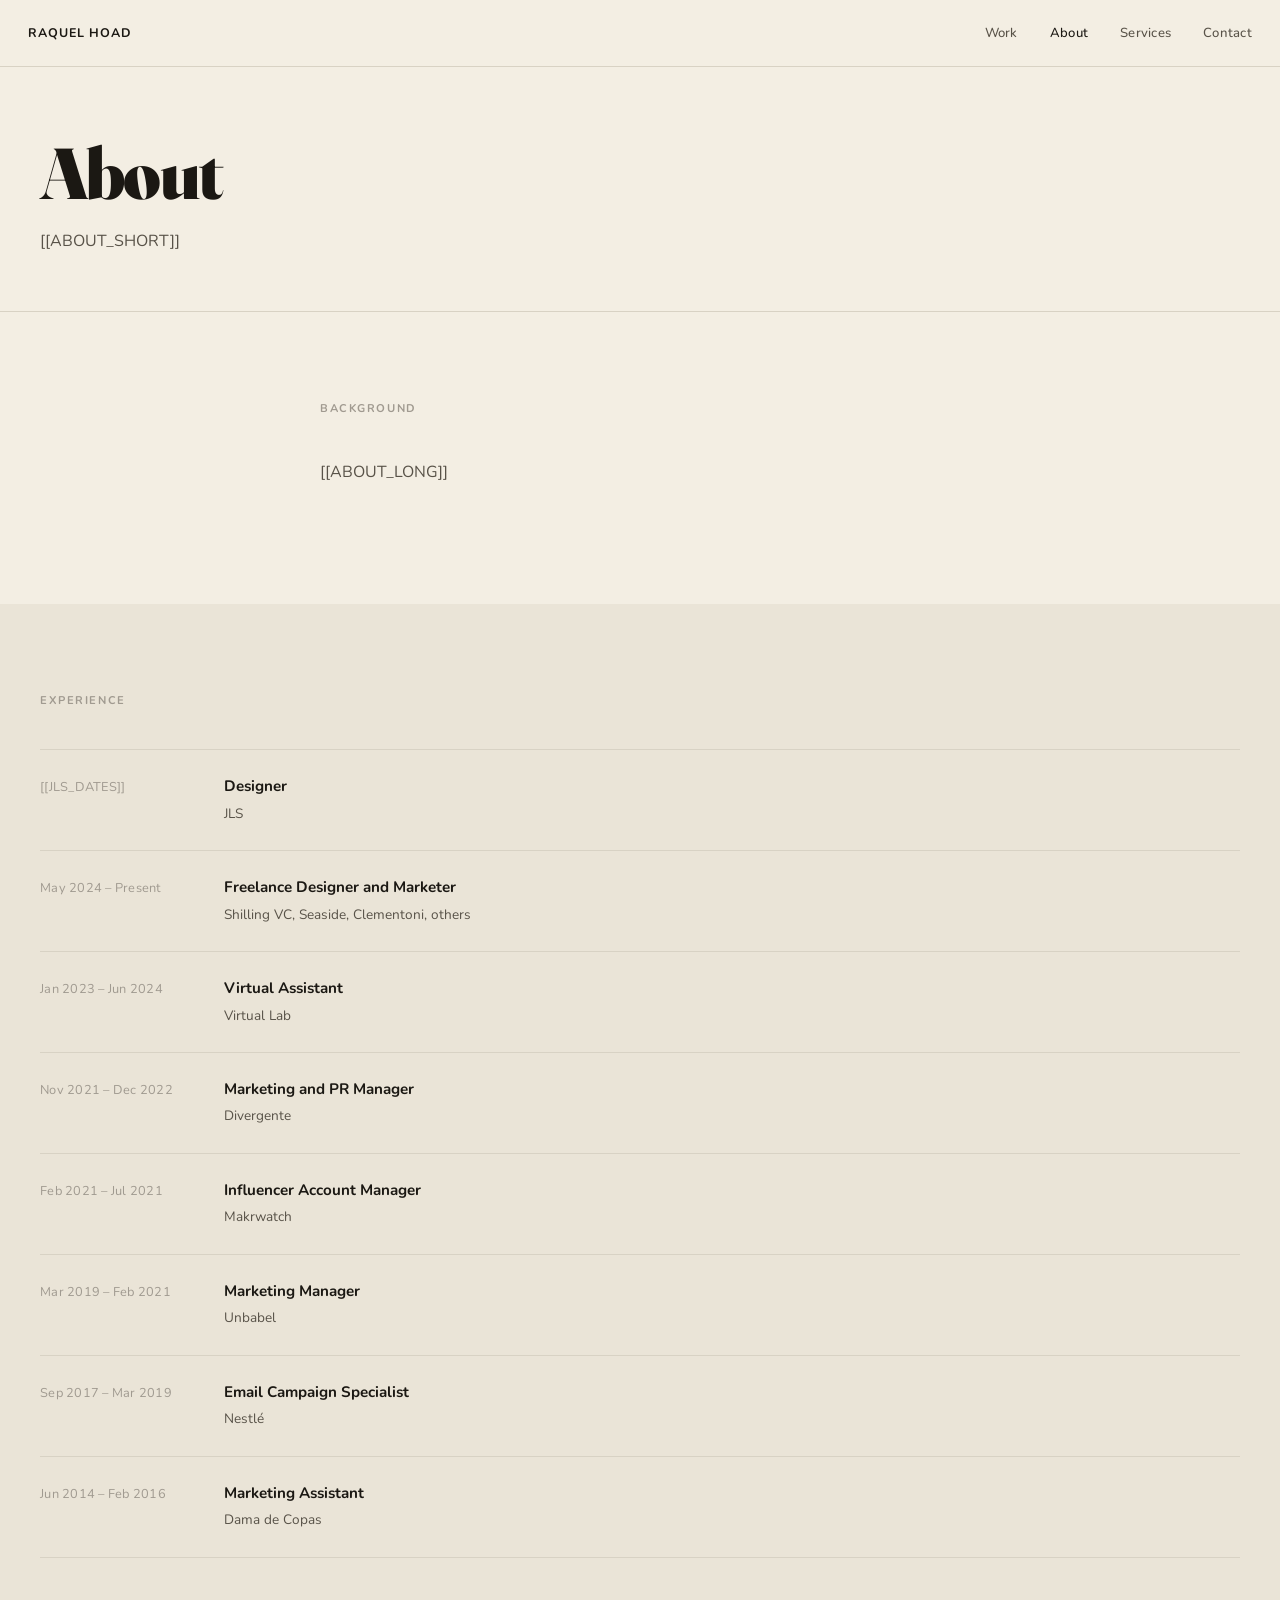
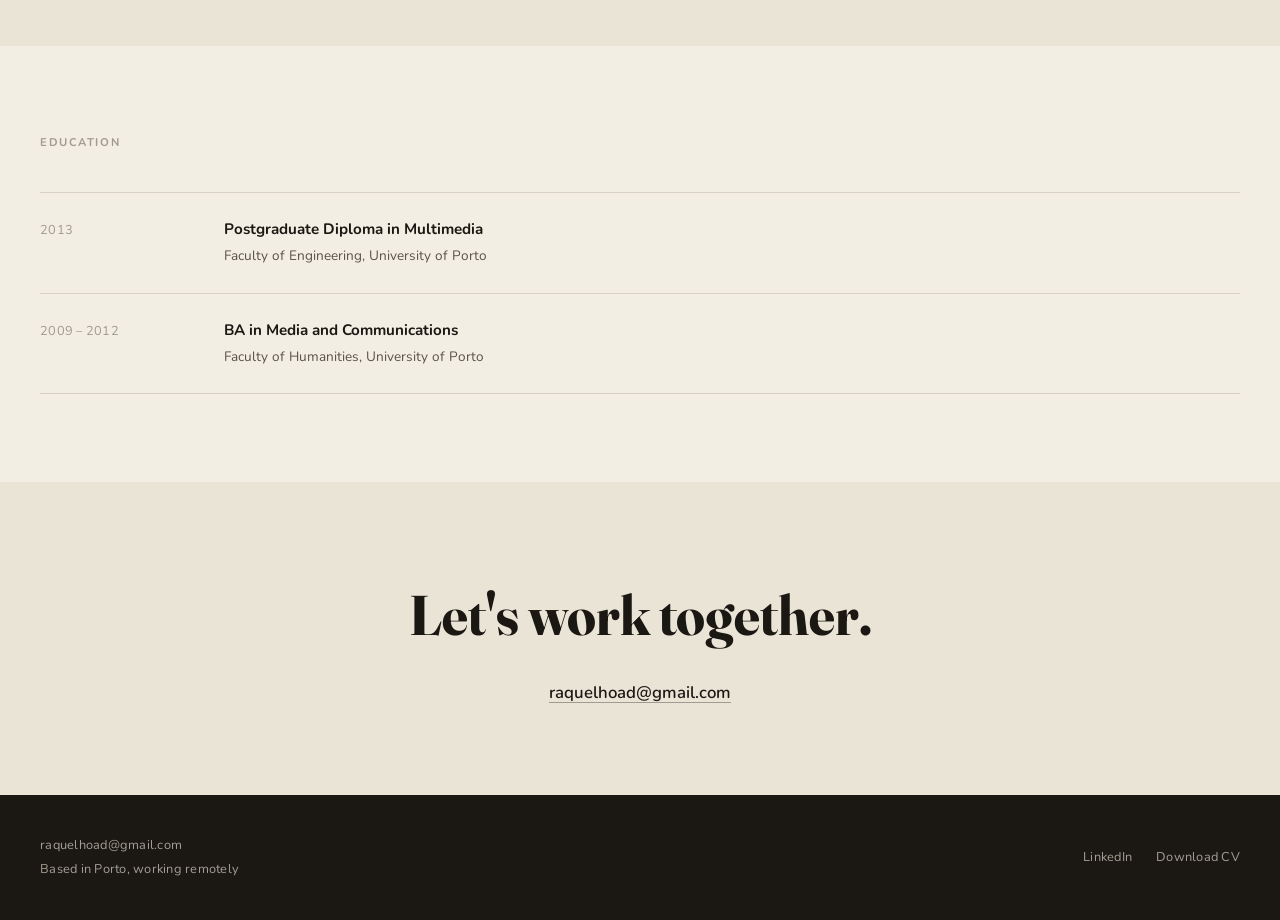
==== about.html @ 9e56828a "feat: rebuild site with new design system and structure New design: Fraunces + Nunito, cream palette" ====
<!DOCTYPE html>
<html lang="en">
<head>
  <meta charset="UTF-8">
  <meta name="viewport" content="width=device-width, initial-scale=1.0, viewport-fit=cover">
  <title>About — Raquel Hoad</title>
  <meta name="description" content="Raquel Hoad is a marketer with 10+ years of experience in B2B, SaaS and content, now working as a freelance designer from Porto, Portugal.">

  <!-- Open Graph -->
  <meta property="og:title" content="About — Raquel Hoad">
  <meta property="og:description" content="Raquel Hoad is a marketer with 10+ years of experience in B2B, SaaS and content, now working as a freelance designer from Porto, Portugal.">
  <meta property="og:type" content="website">
  <meta property="og:url" content="https://raquel-hoad-portfolio.netlify.app/about.html">

  <!-- Fonts -->
  <link rel="preconnect" href="https://fonts.googleapis.com">
  <link rel="preconnect" href="https://fonts.gstatic.com" crossorigin>
  <link href="https://fonts.googleapis.com/css2?family=Fraunces:ital,opsz,wght@0,9..144,400;0,9..144,700;0,9..144,900;1,9..144,400&family=Nunito:wght@400;500;600;700&display=swap" rel="stylesheet">

  <link rel="stylesheet" href="style.css">
</head>
<body>

  <!-- NAVIGATION -->
  <nav class="site-nav" aria-label="Main navigation">
    <a href="index.html" class="nav-name">Raquel Hoad</a>
    <ul class="nav-links">
      <li><a href="index.html#work">Work</a></li>
      <li><a href="about.html" aria-current="page">About</a></li>
      <li><a href="services.html">Services</a></li>
      <li><a href="mailto:raquelhoad@gmail.com">Contact</a></li>
    </ul>
  </nav>

  <main>

    <!-- PAGE HERO -->
    <div class="page-hero">
      <div class="page-hero-inner">
        <h1>About</h1>
        <!-- Replace [[ABOUT_SHORT]] with the same short bio from the homepage. -->
        <p class="page-summary">[[ABOUT_SHORT]]</p>
      </div>
    </div>

    <!-- LONGER BIO
         Replace [[ABOUT_LONG]] with a few paragraphs. Raquel is writing this. -->
    <section class="section" aria-labelledby="bio-heading">
      <div class="section-inner section-inner--narrow">
        <h2 class="section-label" id="bio-heading">Background</h2>
        <p class="about-blurb">[[ABOUT_LONG]]</p>
      </div>
    </section>

    <!-- CAREER TIMELINE
         Dates and roles are taken from your CV. Edit directly to update.
         Add or remove .timeline-item blocks as needed. -->
    <section class="section section-alt" aria-labelledby="career-heading">
      <div class="section-inner">
        <h2 class="section-label" id="career-heading">Experience</h2>
        <div class="timeline">

          <div class="timeline-item">
            <div class="timeline-date">[[JLS_DATES]]</div>
            <div class="timeline-content">
              <h3>Designer</h3>
              <span class="timeline-org">JLS</span>
            </div>
          </div>

          <div class="timeline-item">
            <div class="timeline-date">May 2024 – Present</div>
            <div class="timeline-content">
              <h3>Freelance Designer and Marketer</h3>
              <span class="timeline-org">Shilling VC, Seaside, Clementoni, others</span>
            </div>
          </div>

          <div class="timeline-item">
            <div class="timeline-date">Jan 2023 – Jun 2024</div>
            <div class="timeline-content">
              <h3>Virtual Assistant</h3>
              <span class="timeline-org">Virtual Lab</span>
            </div>
          </div>

          <div class="timeline-item">
            <div class="timeline-date">Nov 2021 – Dec 2022</div>
            <div class="timeline-content">
              <h3>Marketing and PR Manager</h3>
              <span class="timeline-org">Divergente</span>
            </div>
          </div>

          <div class="timeline-item">
            <div class="timeline-date">Feb 2021 – Jul 2021</div>
            <div class="timeline-content">
              <h3>Influencer Account Manager</h3>
              <span class="timeline-org">Makrwatch</span>
            </div>
          </div>

          <div class="timeline-item">
            <div class="timeline-date">Mar 2019 – Feb 2021</div>
            <div class="timeline-content">
              <h3>Marketing Manager</h3>
              <span class="timeline-org">Unbabel</span>
            </div>
          </div>

          <div class="timeline-item">
            <div class="timeline-date">Sep 2017 – Mar 2019</div>
            <div class="timeline-content">
              <h3>Email Campaign Specialist</h3>
              <span class="timeline-org">Nestlé</span>
            </div>
          </div>

          <div class="timeline-item">
            <div class="timeline-date">Jun 2014 – Feb 2016</div>
            <div class="timeline-content">
              <h3>Marketing Assistant</h3>
              <span class="timeline-org">Dama de Copas</span>
            </div>
          </div>

        </div>
      </div>
    </section>

    <!-- EDUCATION -->
    <section class="section" aria-labelledby="education-heading">
      <div class="section-inner">
        <h2 class="section-label" id="education-heading">Education</h2>
        <div class="timeline">

          <div class="timeline-item">
            <div class="timeline-date">2013</div>
            <div class="timeline-content">
              <h3>Postgraduate Diploma in Multimedia</h3>
              <span class="timeline-org">Faculty of Engineering, University of Porto</span>
            </div>
          </div>

          <div class="timeline-item">
            <div class="timeline-date">2009 – 2012</div>
            <div class="timeline-content">
              <h3>BA in Media and Communications</h3>
              <span class="timeline-org">Faculty of Humanities, University of Porto</span>
            </div>
          </div>

        </div>
      </div>
    </section>

    <!-- CONTACT -->
    <section class="section section-alt section-contact" aria-labelledby="contact-heading">
      <div class="section-inner section-inner--narrow">
        <h2 class="contact-heading" id="contact-heading">Let's work together.</h2>
        <a href="mailto:raquelhoad@gmail.com" class="contact-email">raquelhoad@gmail.com</a>
      </div>
    </section>

  </main>

  <!-- FOOTER -->
  <footer class="site-footer">
    <div class="footer-inner">
      <div class="footer-left">
        <a href="mailto:raquelhoad@gmail.com">raquelhoad@gmail.com</a>
        <span>Based in Porto, working remotely</span>
      </div>
      <div class="footer-right">
        <a href="#" aria-label="LinkedIn profile">LinkedIn</a>
        <a href="#" aria-label="Download CV as PDF">Download CV</a>
      </div>
    </div>
  </footer>

</body>
</html>
---- style.css ----
/* ============================================================
   RAQUEL HOAD PORTFOLIO — style.css
   All shared styles. Edit tokens in :root to restyle the site.
   ============================================================ */

/* ---- TOKENS ------------------------------------------------ */
:root {
  /* Colour */
  --cream:       #F3EEE3;
  --cream-alt:   #EAE4D7;
  --cream-deep:  #D8D2C4;
  --ink:         #1B1813;
  --ink-mid:     #585248;
  --ink-faint:   #A09A90;

  /* Hero gradient blob colours */
  --blob-peach:  rgba(226, 150, 92, 0.58);
  --blob-yellow: rgba(212, 186, 88, 0.48);
  --blob-mint:   rgba(118, 176, 134, 0.44);
  --blob-mauve:  rgba(176, 140, 192, 0.44);

  /* Type */
  --font-display: 'Fraunces', Georgia, 'Times New Roman', serif;
  --font-body:    'Nunito', system-ui, sans-serif;

  /* Layout */
  --max-w:   1200px;
  --gutter:  max(28px, env(safe-area-inset-left, 0px));
  --section: 88px;

  color-scheme: light;
}

@media (prefers-color-scheme: dark) {
  :root:not([data-theme="light"]) {
    --cream:       #1C1915;
    --cream-alt:   #232019;
    --cream-deep:  #2E2A22;
    --ink:         #EDE7D8;
    --ink-mid:     #A09890;
    --ink-faint:   #605A52;
    --blob-peach:  rgba(195, 118, 60, 0.38);
    --blob-yellow: rgba(178, 150, 56, 0.32);
    --blob-mint:   rgba(82, 138, 98, 0.32);
    --blob-mauve:  rgba(138, 102, 158, 0.32);
    color-scheme: dark;
  }
}

:root[data-theme="dark"] {
  --cream:       #1C1915;
  --cream-alt:   #232019;
  --cream-deep:  #2E2A22;
  --ink:         #EDE7D8;
  --ink-mid:     #A09890;
  --ink-faint:   #605A52;
  --blob-peach:  rgba(195, 118, 60, 0.38);
  --blob-yellow: rgba(178, 150, 56, 0.32);
  --blob-mint:   rgba(82, 138, 98, 0.32);
  --blob-mauve:  rgba(138, 102, 158, 0.32);
  color-scheme: dark;
}

/* ---- RESET ------------------------------------------------- */
*, *::before, *::after { box-sizing: border-box; margin: 0; padding: 0; }

html { font-size: 16px; scroll-behavior: smooth; }

body {
  font-family: var(--font-body);
  background: var(--cream);
  color: var(--ink);
  line-height: 1.6;
  -webkit-font-smoothing: antialiased;
}

img { display: block; max-width: 100%; height: auto; }

a { color: inherit; }

:focus-visible { outline: 2px solid var(--ink); outline-offset: 3px; }

@media (prefers-reduced-motion: reduce) {
  *, *::before, *::after {
    transition-duration: 0.01ms !important;
    animation-duration: 0.01ms !important;
  }
  html { scroll-behavior: auto; }
}

/* ---- NAVIGATION
   To update nav links: find <nav class="site-nav"> in each HTML file.
   There is one per page. The same snippet repeats in every file.
   ------------------------------------------------------------ */
.site-nav {
  background: var(--cream);
  border-bottom: 1px solid var(--cream-deep);
  display: flex;
  align-items: center;
  justify-content: space-between;
  padding: 20px var(--gutter);
  position: sticky;
  top: env(safe-area-inset-top, 0px);
  z-index: 100;
}

.nav-name {
  font-family: var(--font-body);
  font-size: 0.78rem;
  font-weight: 700;
  letter-spacing: 0.08em;
  text-transform: uppercase;
  text-decoration: none;
  color: var(--ink);
}

.nav-links {
  display: flex;
  gap: 32px;
  list-style: none;
}

.nav-links a {
  font-size: 0.82rem;
  font-weight: 500;
  text-decoration: none;
  color: var(--ink-mid);
  letter-spacing: 0.02em;
  transition: color 0.15s;
}

.nav-links a:hover,
.nav-links a[aria-current="page"] { color: var(--ink); }

/* ---- HERO (homepage only) ---------------------------------- */
.hero {
  position: relative;
  background: var(--cream);
  overflow: hidden;
  padding: 88px var(--gutter) 104px;
}

.hero-grad {
  position: absolute;
  inset: 0;
  background:
    radial-gradient(ellipse 70% 65% at 8%  90%, var(--blob-peach),  transparent),
    radial-gradient(ellipse 55% 50% at 50% 95%, var(--blob-yellow), transparent),
    radial-gradient(ellipse 45% 45% at 88% 20%, var(--blob-mint),   transparent),
    radial-gradient(ellipse 40% 40% at 95% 80%, var(--blob-mauve),  transparent);
  pointer-events: none;
}

.hero-grain {
  position: absolute;
  inset: 0;
  background-image: url("data:image/svg+xml,%3Csvg xmlns='http://www.w3.org/2000/svg' width='200' height='200'%3E%3Cfilter id='n'%3E%3CfeTurbulence type='fractalNoise' baseFrequency='0.85' numOctaves='4' stitchTiles='stitch'/%3E%3C/filter%3E%3Crect width='200' height='200' filter='url(%23n)'/%3E%3C/svg%3E");
  background-size: 180px 180px;
  opacity: 0.2;
  mix-blend-mode: overlay;
  pointer-events: none;
}

.hero-content {
  position: relative;
  z-index: 10;
  max-width: var(--max-w);
  margin: 0 auto;
}

.hero-content h1 {
  font-family: var(--font-display);
  font-size: clamp(4.5rem, 14vw, 10rem);
  font-weight: 900;
  line-height: 0.92;
  letter-spacing: -0.03em;
  color: var(--ink);
  font-variation-settings: "opsz" 144;
  text-wrap: balance;
  margin-bottom: 28px;
}

.hero-tagline {
  font-family: var(--font-display);
  font-size: clamp(1.1rem, 2.5vw, 1.6rem);
  font-weight: 400;
  font-style: italic;
  color: var(--ink-mid);
  font-variation-settings: "opsz" 72;
  margin-bottom: 14px;
}

.hero-intro {
  font-size: clamp(0.95rem, 1.5vw, 1.05rem);
  color: var(--ink-mid);
  max-width: 50ch;
  line-height: 1.75;
  margin-bottom: 44px;
}

/* ---- BUTTONS ----------------------------------------------- */
.btn-row {
  display: flex;
  gap: 12px;
  flex-wrap: wrap;
  align-items: center;
}

.btn-solid {
  display: inline-flex;
  align-items: center;
  padding: 13px 30px;
  border-radius: 100px;
  background: var(--ink);
  color: var(--cream);
  font-family: var(--font-body);
  font-size: 0.85rem;
  font-weight: 600;
  text-decoration: none;
  letter-spacing: 0.02em;
  transition: opacity 0.15s;
}

.btn-solid:hover { opacity: 0.75; }

.btn-outline {
  display: inline-flex;
  align-items: center;
  padding: 12px 30px;
  border-radius: 100px;
  border: 1.5px solid var(--ink-mid);
  background: transparent;
  color: var(--ink);
  font-family: var(--font-body);
  font-size: 0.85rem;
  font-weight: 600;
  text-decoration: none;
  letter-spacing: 0.02em;
  transition: background 0.15s, color 0.15s, border-color 0.15s;
}

.btn-outline:hover {
  background: var(--ink);
  color: var(--cream);
  border-color: var(--ink);
}

/* ---- SHARED SECTION LAYOUT --------------------------------- */
.section {
  padding: var(--section) var(--gutter);
}

.section-alt { background: var(--cream-alt); }

.section-inner {
  max-width: var(--max-w);
  margin: 0 auto;
}

.section-inner--narrow {
  max-width: 640px;
}

/* Small all-caps label above section content */
.section-label {
  font-family: var(--font-body);
  font-size: 0.7rem;
  font-weight: 700;
  letter-spacing: 0.14em;
  text-transform: uppercase;
  color: var(--ink-faint);
  margin-bottom: 40px;
}

/* ---- WORK GRID -------------------------------------------- */
.work-grid {
  display: grid;
  grid-template-columns: repeat(3, 1fr);
  gap: 28px;
}

.work-thumb {
  display: block;
  text-decoration: none;
  color: inherit;
}

.work-thumb-img,
.work-thumb-placeholder {
  aspect-ratio: 4 / 3;
  border-radius: 8px;
  overflow: hidden;
  margin-bottom: 14px;
  transition: opacity 0.2s;
}

.work-thumb-img img { width: 100%; height: 100%; object-fit: cover; }

.work-thumb-placeholder {
  background: var(--cream-alt);
  border: 1.5px dashed var(--cream-deep);
  display: flex;
  align-items: center;
  justify-content: center;
  font-size: 0.75rem;
  color: var(--ink-faint);
  letter-spacing: 0.04em;
  text-align: center;
  padding: 16px;
}

.work-thumb:hover .work-thumb-img,
.work-thumb:hover .work-thumb-placeholder { opacity: 0.8; }

.work-thumb-title {
  display: block;
  font-family: var(--font-display);
  font-size: 1.05rem;
  font-weight: 700;
  color: var(--ink);
  font-variation-settings: "opsz" 72;
  margin-bottom: 4px;
}

.work-thumb-desc {
  display: block;
  font-size: 0.82rem;
  color: var(--ink-mid);
}

/* ---- SERVICES CARDS --------------------------------------- */
.services-grid {
  display: grid;
  grid-template-columns: 1fr 1fr;
  gap: 24px;
}

.service-card {
  display: block;
  text-decoration: none;
  color: inherit;
  background: var(--cream);
  border-radius: 10px;
  padding: 36px 32px;
  transition: background 0.15s;
}

.service-card:hover { background: var(--cream-deep); }

.service-card h3 {
  font-family: var(--font-display);
  font-size: 1.2rem;
  font-weight: 700;
  color: var(--ink);
  font-variation-settings: "opsz" 72;
  margin-bottom: 12px;
}

.service-card p {
  font-size: 0.9rem;
  color: var(--ink-mid);
  line-height: 1.75;
  margin-bottom: 24px;
}

.card-cta {
  font-size: 0.8rem;
  font-weight: 600;
  color: var(--ink-mid);
  letter-spacing: 0.03em;
  text-decoration: underline;
  text-underline-offset: 3px;
}

/* ---- TEXT LINKS ------------------------------------------- */
.text-link {
  font-size: 0.85rem;
  font-weight: 600;
  color: var(--ink);
  text-decoration: underline;
  text-underline-offset: 3px;
  text-decoration-color: var(--ink-faint);
  transition: text-decoration-color 0.15s;
}

.text-link:hover { text-decoration-color: var(--ink); }

/* ---- ABOUT TEASER ----------------------------------------- */
.about-blurb {
  font-size: 1rem;
  line-height: 1.85;
  color: var(--ink-mid);
  margin-bottom: 28px;
  max-width: 60ch;
}

/* ---- CONTACT SECTION --------------------------------------- */
.section-contact { text-align: center; }

.contact-heading {
  font-family: var(--font-display);
  font-size: clamp(2rem, 5vw, 3.5rem);
  font-weight: 700;
  color: var(--ink);
  font-variation-settings: "opsz" 96;
  text-wrap: balance;
  margin-bottom: 20px;
}

.contact-email {
  display: inline-block;
  font-size: 1.05rem;
  font-weight: 600;
  color: var(--ink);
  text-decoration: underline;
  text-underline-offset: 4px;
  text-decoration-color: var(--ink-faint);
  transition: text-decoration-color 0.15s;
}

.contact-email:hover { text-decoration-color: var(--ink); }

/* ---- FOOTER
   To update footer: find <footer class="site-footer"> in each HTML file.
   ------------------------------------------------------------ */
.site-footer {
  background: var(--ink);
  padding: 40px var(--gutter);
  padding-bottom: max(40px, env(safe-area-inset-bottom, 0px));
}

.footer-inner {
  max-width: var(--max-w);
  margin: 0 auto;
  display: flex;
  align-items: center;
  justify-content: space-between;
  flex-wrap: wrap;
  gap: 16px;
}

.footer-left {
  display: flex;
  flex-direction: column;
  gap: 4px;
}

.footer-left a,
.footer-left span {
  font-size: 0.8rem;
  color: rgba(237, 231, 216, 0.65);
  text-decoration: none;
  letter-spacing: 0.02em;
  transition: color 0.15s;
}

.footer-left a:hover { color: #EDE7D8; }

.footer-right {
  display: flex;
  gap: 24px;
  align-items: center;
}

.footer-right a {
  font-size: 0.8rem;
  color: rgba(237, 231, 216, 0.65);
  text-decoration: none;
  letter-spacing: 0.02em;
  transition: color 0.15s;
}

.footer-right a:hover { color: #EDE7D8; }

/* ---- PAGE HERO (case studies, about, services) ------------- */
.page-hero {
  padding: 72px var(--gutter) 56px;
  border-bottom: 1px solid var(--cream-deep);
}

.page-hero-inner {
  max-width: var(--max-w);
  margin: 0 auto;
}

.page-hero h1 {
  font-family: var(--font-display);
  font-size: clamp(2.5rem, 6vw, 4.5rem);
  font-weight: 900;
  line-height: 0.95;
  letter-spacing: -0.025em;
  color: var(--ink);
  font-variation-settings: "opsz" 144;
  text-wrap: balance;
  margin-bottom: 20px;
}

.page-summary {
  font-size: 1rem;
  color: var(--ink-mid);
  max-width: 54ch;
  line-height: 1.75;
}

/* ---- TIMELINE (about page) --------------------------------- */
.timeline {
  display: grid;
  gap: 0;
}

.timeline-item {
  display: grid;
  grid-template-columns: 160px 1fr;
  gap: 24px;
  padding: 24px 0;
  border-top: 1px solid var(--cream-deep);
}

.timeline-item:last-child { border-bottom: 1px solid var(--cream-deep); }

.timeline-date {
  font-size: 0.8rem;
  color: var(--ink-faint);
  padding-top: 3px;
  letter-spacing: 0.02em;
  font-variant-numeric: tabular-nums;
}

.timeline-content h3 {
  font-family: var(--font-body);
  font-size: 0.95rem;
  font-weight: 700;
  color: var(--ink);
  margin-bottom: 2px;
}

.timeline-content .timeline-org {
  font-size: 0.85rem;
  color: var(--ink-mid);
}

/* ---- COMING SOON (shell pages) ----------------------------- */
.coming-soon {
  padding: var(--section) var(--gutter);
  min-height: 50vh;
  display: flex;
  align-items: center;
}

.coming-soon-inner {
  max-width: var(--max-w);
  margin: 0 auto;
}

.coming-soon p {
  font-size: 0.9rem;
  color: var(--ink-faint);
  margin-top: 12px;
}

/* ---- RESPONSIVE -------------------------------------------- */
@media (max-width: 768px) {
  :root { --section: 64px; }
  .work-grid { grid-template-columns: 1fr 1fr; }
  .services-grid { grid-template-columns: 1fr; }
  .timeline-item { grid-template-columns: 120px 1fr; gap: 16px; }
}

@media (max-width: 480px) {
  :root { --section: 56px; --gutter: 20px; }
  .work-grid { grid-template-columns: 1fr; }
  .nav-links { display: none; }
  .footer-inner { flex-direction: column; align-items: flex-start; }
  .timeline-item { grid-template-columns: 1fr; gap: 4px; }
  .timeline-date { padding-top: 0; }
}
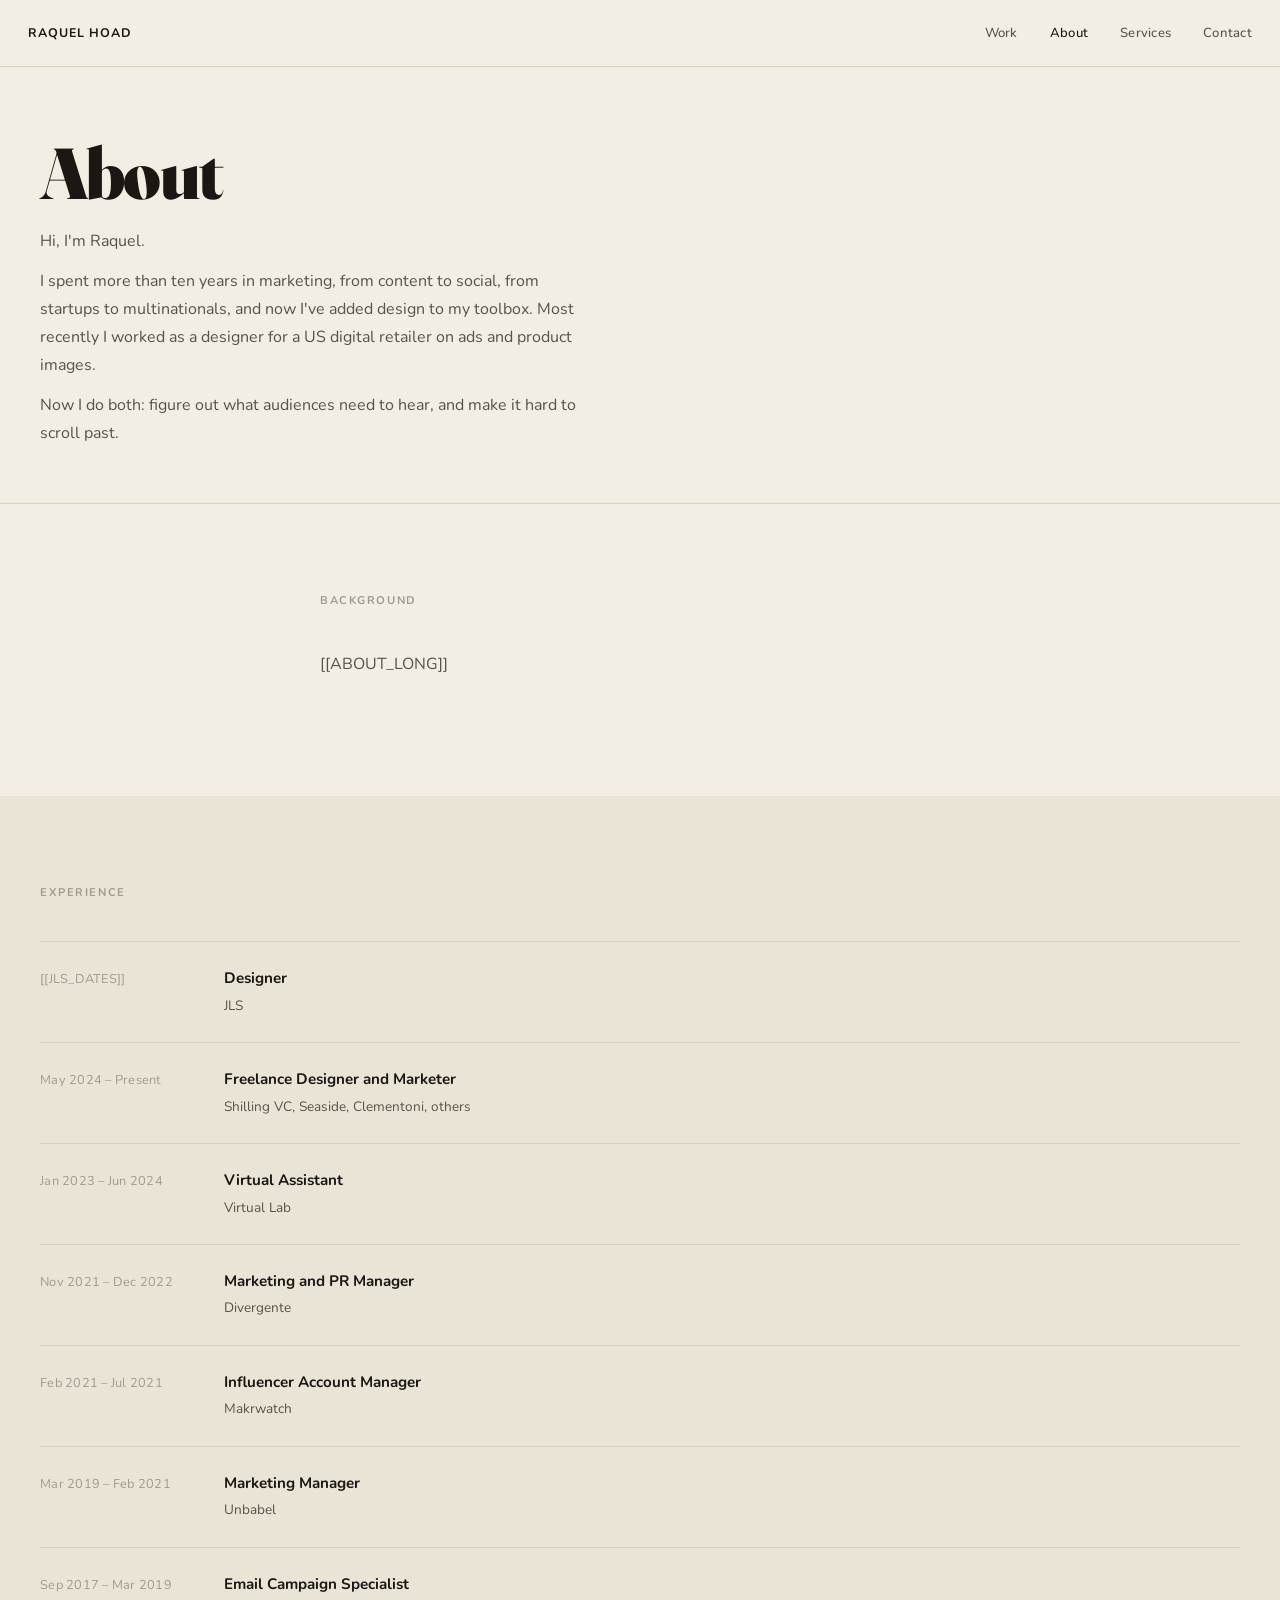
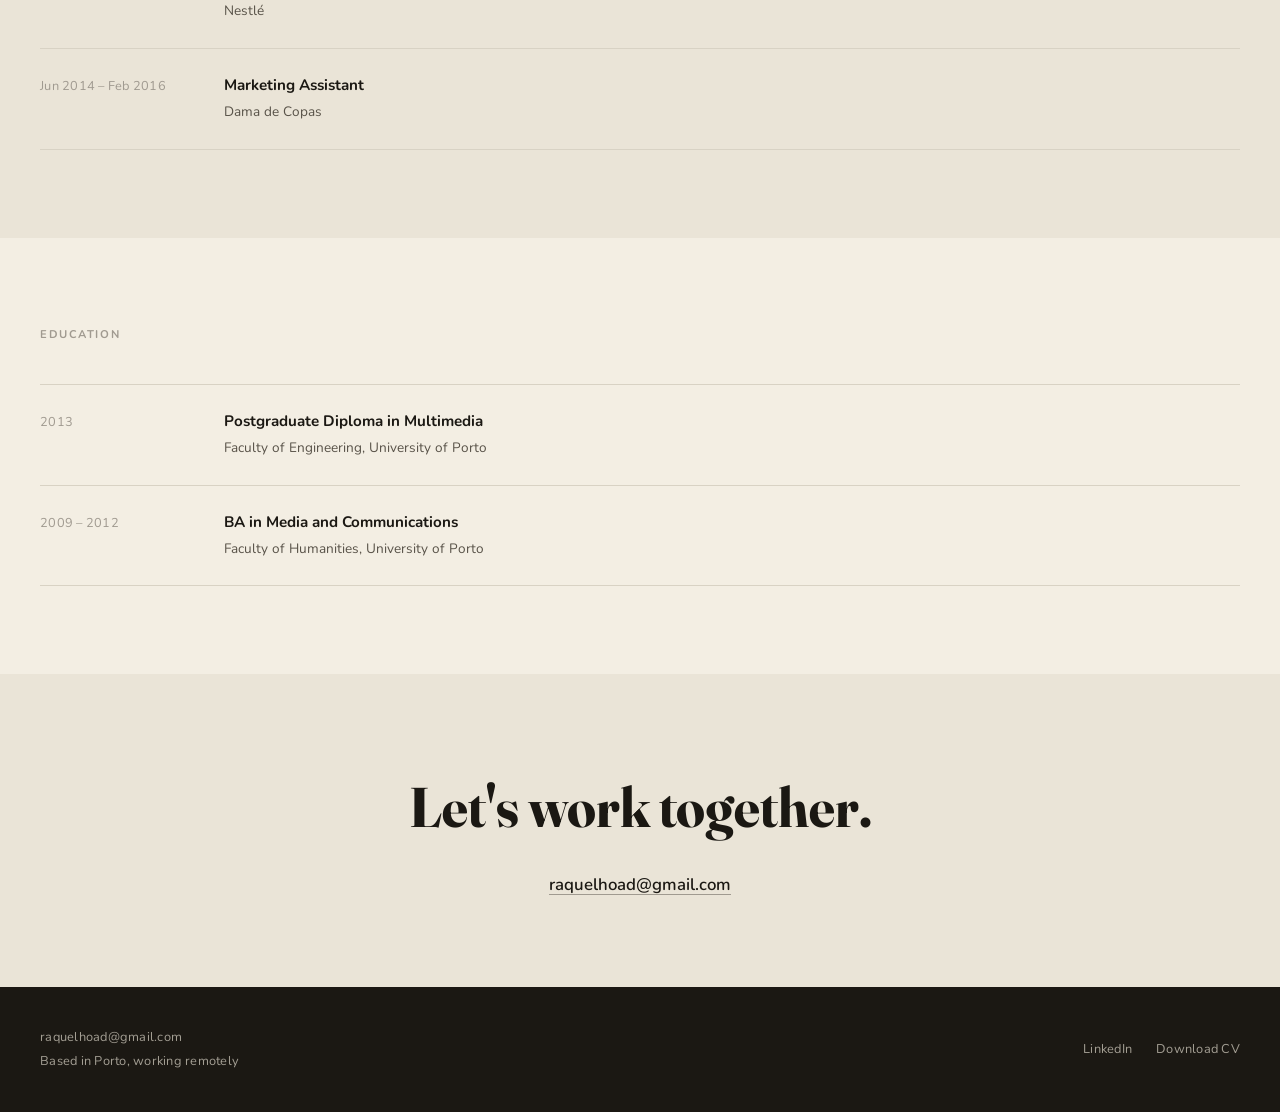
==== commit 56d3b172: "feat: restructure homepage with B2B and Amazon sections - Replace work cards, offer cards, and about" ====
--- a/about.html
+++ b/about.html
@@ -39,7 +39,11 @@
       <div class="page-hero-inner">
         <h1>About</h1>
         <!-- Replace [[ABOUT_SHORT]] with the same short bio from the homepage. -->
-        <p class="page-summary">[[ABOUT_SHORT]]</p>
+        <div class="page-summary">
+          <p>Hi, I'm Raquel.</p>
+          <p>I spent more than ten years in marketing, from content to social, from startups to multinationals, and now I've added design to my toolbox. Most recently I worked as a designer for a US digital retailer on ads and product images.</p>
+          <p>Now I do both: figure out what audiences need to hear, and make it hard to scroll past.</p>
+        </div>
       </div>
     </div>
 
--- a/style.css
+++ b/style.css
@@ -80,6 +80,18 @@
 
 :focus-visible { outline: 2px solid var(--ink); outline-offset: 3px; }
 
+.sr-only {
+  position: absolute;
+  width: 1px;
+  height: 1px;
+  padding: 0;
+  margin: -1px;
+  overflow: hidden;
+  clip: rect(0, 0, 0, 0);
+  white-space: nowrap;
+  border: 0;
+}
+
 @media (prefers-reduced-motion: reduce) {
   *, *::before, *::after {
     transition-duration: 0.01ms !important;
@@ -161,6 +173,23 @@
   pointer-events: none;
 }
 
+.hero-lineart-layer {
+  position: absolute;
+  inset: 0;
+  z-index: 5;
+  overflow: hidden;
+  pointer-events: none;
+}
+
+#hero-lineart {
+  position: absolute;
+  inset: 0;
+  width: 100%;
+  height: 100%;
+  color: var(--ink);
+  opacity: 0.5;
+}
+
 .hero-content {
   position: relative;
   z-index: 10;
@@ -177,26 +206,19 @@
   color: var(--ink);
   font-variation-settings: "opsz" 144;
   text-wrap: balance;
-  margin-bottom: 28px;
-}
-
-.hero-tagline {
-  font-family: var(--font-display);
-  font-size: clamp(1.1rem, 2.5vw, 1.6rem);
-  font-weight: 400;
-  font-style: italic;
-  color: var(--ink-mid);
-  font-variation-settings: "opsz" 72;
-  margin-bottom: 14px;
+  margin-bottom: 36px;
 }
 
 .hero-intro {
-  font-size: clamp(0.95rem, 1.5vw, 1.05rem);
+  font-size: clamp(1rem, 1.8vw, 1.1rem);
   color: var(--ink-mid);
   max-width: 50ch;
   line-height: 1.75;
   margin-bottom: 44px;
 }
+
+.hero-intro p { margin: 0 0 0.75em; }
+.hero-intro p:last-child { margin-bottom: 0; }
 
 /* ---- BUTTONS ----------------------------------------------- */
 .btn-row {
@@ -332,20 +354,28 @@
 .services-grid {
   display: grid;
   grid-template-columns: 1fr 1fr;
-  gap: 24px;
+  gap: 0 48px;
 }
 
 .service-card {
   display: block;
   text-decoration: none;
   color: inherit;
-  background: var(--cream);
-  border-radius: 10px;
-  padding: 36px 32px;
-  transition: background 0.15s;
-}
-
-.service-card:hover { background: var(--cream-deep); }
+  padding: 32px 0;
+  border-top: 1px solid var(--cream-deep);
+}
+
+.service-card:hover { opacity: 0.75; }
+
+.service-card-img {
+  margin-bottom: 20px;
+}
+
+.service-card-img .work-thumb-placeholder,
+.service-card-img .work-thumb-img {
+  aspect-ratio: 16 / 9;
+  margin-bottom: 0;
+}
 
 .service-card h3 {
   font-family: var(--font-display);
@@ -371,6 +401,175 @@
   text-decoration: underline;
   text-underline-offset: 3px;
 }
+
+/* ---- B2B SECTION ------------------------------------------ */
+.b2b-layout {
+  display: grid;
+  grid-template-columns: 3fr 2fr;
+  gap: 64px;
+  align-items: center;
+}
+
+.b2b-images {
+  display: flex;
+  flex-direction: column;
+  gap: 10px;
+}
+
+.b2b-ad-row {
+  display: grid;
+  grid-template-columns: 1fr 1fr;
+  gap: 10px;
+}
+
+.b2b-ad {
+  aspect-ratio: 1 / 1;
+  border-radius: 6px;
+  background: var(--cream-deep);
+  display: flex;
+  align-items: center;
+  justify-content: center;
+  font-size: 0.75rem;
+  color: var(--ink-mid);
+  overflow: hidden;
+}
+
+.b2b-ad--wide {
+  aspect-ratio: 2 / 1;
+}
+
+.b2b-text h2,
+.amazon-text h2 {
+  font-family: var(--font-display);
+  font-size: clamp(2rem, 4vw, 3rem);
+  font-weight: 700;
+  color: var(--ink);
+  font-variation-settings: "opsz" 72;
+  line-height: 1.08;
+  margin-bottom: 20px;
+  text-wrap: balance;
+}
+
+.b2b-text p {
+  font-size: 1rem;
+  line-height: 1.75;
+  color: var(--ink-mid);
+  margin-bottom: 24px;
+}
+
+/* ---- AMAZON SECTION --------------------------------------- */
+.amazon-layout {
+  display: grid;
+  grid-template-columns: 2fr 3fr;
+  gap: 64px;
+  align-items: center;
+}
+
+.amazon-text p {
+  font-size: 1rem;
+  line-height: 1.75;
+  color: var(--ink-mid);
+  margin-bottom: 16px;
+}
+
+.change-label {
+  font-size: 0.75rem;
+  font-weight: 700;
+  letter-spacing: 0.08em;
+  text-transform: uppercase;
+  color: var(--ink);
+  margin-bottom: 4px;
+}
+
+/* ---- SLIDER ----------------------------------------------- */
+.slider-wrap {
+  position: relative;
+  overflow: hidden;
+  border-radius: 8px;
+  user-select: none;
+  cursor: ew-resize;
+  aspect-ratio: 4 / 3;
+  touch-action: none;
+}
+
+.slider-layer {
+  position: absolute;
+  inset: 0;
+}
+
+.slider-layer--before {
+  clip-path: inset(0 50% 0 0);
+}
+
+.slider-ph {
+  position: absolute;
+  inset: 0;
+  display: flex;
+  align-items: center;
+  justify-content: center;
+  font-size: 0.7rem;
+  font-weight: 700;
+  letter-spacing: 0.12em;
+  color: var(--ink-mid);
+  background: var(--cream-deep);
+}
+
+.slider-layer--after .slider-ph {
+  background: var(--cream-alt);
+}
+
+.slider-divider {
+  position: absolute;
+  top: 0;
+  bottom: 0;
+  left: 50%;
+  width: 2px;
+  transform: translateX(-50%);
+  background: rgba(255, 255, 255, 0.9);
+  display: flex;
+  align-items: center;
+  justify-content: center;
+  pointer-events: none;
+}
+
+.slider-grip {
+  width: 34px;
+  height: 34px;
+  border-radius: 50%;
+  background: white;
+  box-shadow: 0 1px 6px rgba(0, 0, 0, 0.22);
+  display: flex;
+  align-items: center;
+  justify-content: center;
+  gap: 4px;
+  pointer-events: none;
+}
+
+.slider-grip::before,
+.slider-grip::after {
+  content: '';
+  display: block;
+  width: 1.5px;
+  height: 10px;
+  background: #333;
+  border-radius: 1px;
+}
+
+.slider-tag {
+  position: absolute;
+  top: 10px;
+  font-size: 0.6rem;
+  font-weight: 700;
+  letter-spacing: 0.1em;
+  color: #333;
+  background: rgba(255, 255, 255, 0.82);
+  padding: 2px 6px;
+  border-radius: 3px;
+  pointer-events: none;
+}
+
+.slider-tag--b { left: 10px; }
+.slider-tag--a { right: 10px; }
 
 /* ---- TEXT LINKS ------------------------------------------- */
 .text-link {
@@ -393,6 +592,9 @@
   margin-bottom: 28px;
   max-width: 60ch;
 }
+
+.about-blurb p { margin: 0 0 0.75em; }
+.about-blurb p:last-child { margin-bottom: 0; }
 
 /* ---- CONTACT SECTION --------------------------------------- */
 .section-contact { text-align: center; }
@@ -502,6 +704,9 @@
   line-height: 1.75;
 }
 
+.page-summary p { margin: 0 0 0.75em; }
+.page-summary p:last-child { margin-bottom: 0; }
+
 /* ---- TIMELINE (about page) --------------------------------- */
 .timeline {
   display: grid;
@@ -563,6 +768,8 @@
   :root { --section: 64px; }
   .work-grid { grid-template-columns: 1fr 1fr; }
   .services-grid { grid-template-columns: 1fr; }
+  .b2b-layout,
+  .amazon-layout { grid-template-columns: 1fr; }
   .timeline-item { grid-template-columns: 120px 1fr; gap: 16px; }
 }
 
